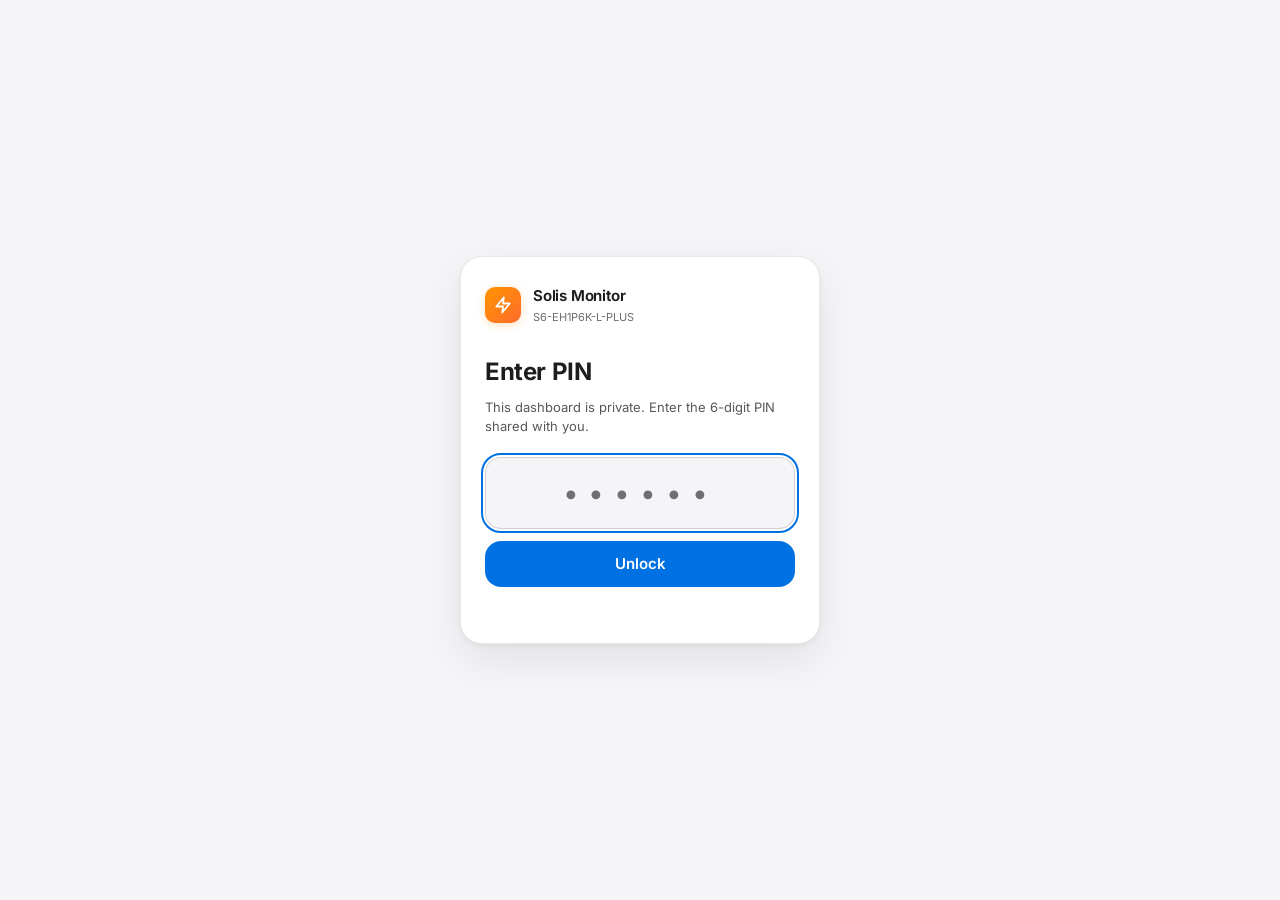
==== web/index.html @ edcc9832 "feat(web): PIN-gate the hosted site with Supabase Auth - supabase/auth_lockdown.sql: app_users allow" ====
<!DOCTYPE html>
<html lang="en">
<head>
    <meta charset="UTF-8">
    <meta name="viewport" content="width=device-width, initial-scale=1.0, viewport-fit=cover">
    <meta name="theme-color" content="#f5f5f7">
    <script>(function(){try{var s=localStorage.getItem("theme");var d=window.matchMedia&&window.matchMedia("(prefers-color-scheme: dark)").matches;document.documentElement.dataset.theme=s||(d?"dark":"light");}catch(e){}})();</script>
    <link rel="manifest" href="manifest.webmanifest">
    <link rel="apple-touch-icon" href="icons/apple-touch-icon.png">
    <meta name="apple-mobile-web-app-capable" content="yes">
    <meta name="apple-mobile-web-app-status-bar-style" content="default">
    <title>Dashboard — Solis Monitor</title>
    <link rel="stylesheet" href="css/style.css?v=20261115c">
</head>
<body>
    <svg xmlns="http://www.w3.org/2000/svg" style="display:none">
        <defs>
            <linearGradient id="socGrad" x1="0" y1="0" x2="1" y2="1">
                <stop offset="0%" stop-color="#34c759"/>
                <stop offset="100%" stop-color="#30b0c7"/>
            </linearGradient>
        </defs>
        <symbol id="i-grid" viewBox="0 0 24 24" fill="none" stroke="currentColor" stroke-width="2" stroke-linecap="round" stroke-linejoin="round">
            <rect x="3" y="3" width="7" height="7" rx="1.5"/>
            <rect x="14" y="3" width="7" height="7" rx="1.5"/>
            <rect x="3" y="14" width="7" height="7" rx="1.5"/>
            <rect x="14" y="14" width="7" height="7" rx="1.5"/>
        </symbol>
        <symbol id="i-chart" viewBox="0 0 24 24" fill="none" stroke="currentColor" stroke-width="2" stroke-linecap="round" stroke-linejoin="round">
            <line x1="18" y1="20" x2="18" y2="10"/>
            <line x1="12" y1="20" x2="12" y2="4"/>
            <line x1="6" y1="20" x2="6" y2="14"/>
        </symbol>
        <symbol id="i-gear" viewBox="0 0 24 24" fill="none" stroke="currentColor" stroke-width="2" stroke-linecap="round" stroke-linejoin="round">
            <circle cx="12" cy="12" r="3"/>
            <path d="M19.4 15a1.65 1.65 0 0 0 .33 1.82l.06.06a2 2 0 0 1 0 2.83 2 2 0 0 1-2.83 0l-.06-.06a1.65 1.65 0 0 0-1.82-.33 1.65 1.65 0 0 0-1 1.51V21a2 2 0 0 1-2 2 2 2 0 0 1-2-2v-.09A1.65 1.65 0 0 0 9 19.4a1.65 1.65 0 0 0-1.82.33l-.06.06a2 2 0 0 1-2.83 0 2 2 0 0 1 0-2.83l.06-.06a1.65 1.65 0 0 0 .33-1.82 1.65 1.65 0 0 0-1.51-1H3a2 2 0 0 1-2-2 2 2 0 0 1 2-2h.09A1.65 1.65 0 0 0 4.6 9a1.65 1.65 0 0 0-.33-1.82l-.06-.06a2 2 0 0 1 0-2.83 2 2 0 0 1 2.83 0l.06.06a1.65 1.65 0 0 0 1.82.33H9a1.65 1.65 0 0 0 1-1.51V3a2 2 0 0 1 2-2 2 2 0 0 1 2 2v.09a1.65 1.65 0 0 0 1 1.51 1.65 1.65 0 0 0 1.82-.33l.06-.06a2 2 0 0 1 2.83 0 2 2 0 0 1 0 2.83l-.06.06a1.65 1.65 0 0 0-.33 1.82V9a1.65 1.65 0 0 0 1.51 1H21a2 2 0 0 1 2 2 2 2 0 0 1-2 2h-.09a1.65 1.65 0 0 0-1.51 1z"/>
        </symbol>
        <symbol id="i-sun" viewBox="0 0 24 24" fill="none" stroke="currentColor" stroke-width="2" stroke-linecap="round" stroke-linejoin="round">
            <circle cx="12" cy="12" r="4"/>
            <line x1="12" y1="2" x2="12" y2="4"/>
            <line x1="12" y1="20" x2="12" y2="22"/>
            <line x1="4.93" y1="4.93" x2="6.34" y2="6.34"/>
            <line x1="17.66" y1="17.66" x2="19.07" y2="19.07"/>
            <line x1="2" y1="12" x2="4" y2="12"/>
            <line x1="20" y1="12" x2="22" y2="12"/>
            <line x1="4.93" y1="19.07" x2="6.34" y2="17.66"/>
            <line x1="17.66" y1="6.34" x2="19.07" y2="4.93"/>
        </symbol>
        <symbol id="i-battery" viewBox="0 0 24 24" fill="none" stroke="currentColor" stroke-width="2" stroke-linecap="round" stroke-linejoin="round">
            <rect x="1" y="7" width="18" height="10" rx="2"/>
            <line x1="23" y1="11" x2="23" y2="13"/>
            <line x1="5" y1="11" x2="5" y2="13"/>
            <line x1="9" y1="11" x2="9" y2="13"/>
            <line x1="13" y1="11" x2="13" y2="13"/>
        </symbol>
        <symbol id="i-zap" viewBox="0 0 24 24" fill="none" stroke="currentColor" stroke-width="2" stroke-linecap="round" stroke-linejoin="round">
            <polygon points="13 2 3 14 12 14 11 22 21 10 12 10 13 2"/>
        </symbol>
        <symbol id="i-home" viewBox="0 0 24 24" fill="none" stroke="currentColor" stroke-width="2" stroke-linecap="round" stroke-linejoin="round">
            <path d="M3 10.5 12 3l9 7.5"/>
            <path d="M5 9.5V21h14V9.5"/>
            <path d="M9 21v-6h6v6"/>
        </symbol>
        <symbol id="i-box" viewBox="0 0 24 24" fill="none" stroke="currentColor" stroke-width="2" stroke-linecap="round" stroke-linejoin="round">
            <rect x="3" y="3" width="18" height="18" rx="2"/>
            <line x1="3" y1="9" x2="21" y2="9"/>
            <line x1="9" y1="21" x2="9" y2="9"/>
        </symbol>
        <symbol id="i-clock" viewBox="0 0 24 24" fill="none" stroke="currentColor" stroke-width="2" stroke-linecap="round" stroke-linejoin="round">
            <circle cx="12" cy="12" r="9"/>
            <polyline points="12 7 12 12 15 14"/>
        </symbol>
        <symbol id="i-leaf" viewBox="0 0 24 24" fill="none" stroke="currentColor" stroke-width="2" stroke-linecap="round" stroke-linejoin="round">
            <path d="M11 20A7 7 0 0 1 4 13c0-6 6-9 16-9 0 10-3 16-9 16z"/>
            <path d="M4 20c3-4 7-7 13-9"/>
        </symbol>
    </svg>

    <div class="topbar-site">
        <div class="topbar-inner">
            <a href="index.html" class="brand">
                <div class="brand-logo">
                    <svg viewBox="0 0 24 24" fill="none" stroke="currentColor" stroke-width="2.4" stroke-linecap="round" stroke-linejoin="round"><polygon points="13 2 3 14 12 14 11 22 21 10 12 10 13 2"/></svg>
                </div>
                <div class="brand-text">
                    <strong>Solis Monitor</strong>
                    <span>S6-EH1P6K-L-PLUS</span>
                </div>
            </a>
            <nav class="site-nav">
                <a href="index.html" class="nav-link active">
                    <svg aria-hidden="true" focusable="false"><use href="#i-home"/></svg><span>Dashboard</span>
                </a>
                <a href="history.html" class="nav-link">
                    <svg aria-hidden="true" focusable="false"><use href="#i-chart"/></svg><span>History</span>
                </a>
                <a href="system.html" class="nav-link">
                    <svg aria-hidden="true" focusable="false"><use href="#i-gear"/></svg><span>System</span>
                </a>
            </nav>
            <div class="topbar-right">
                <span id="last-update" class="last-update" role="status" aria-live="polite">Last update: --</span>
            </div>
        </div>
    </div>

    <main class="main">
        <header class="page-header">
            <h1>Dashboard</h1>
            <p class="subtitle">Live energy overview</p>
        </header>

        <div id="status-banner" class="status-banner" role="status" aria-live="polite">
            <span class="status-pill pill-waiting">
                <span class="dot"></span> SYSTEM STATUS PENDING
            </span>
            <span id="grid-status-pill" class="status-pill pill-muted">
                <span class="dot"></span> GRID --
            </span>
        </div>
    <div id="alert-strip" class="alert-strip" role="status" aria-live="polite" hidden></div>

        <div class="cards">
            <section class="card" data-accent="solar">
                <header class="card-header">
                    <h2>Solar</h2>
                    <span class="card-icon sun-icon"><svg aria-hidden="true" focusable="false"><use href="#i-sun"/></svg></span>
                </header>
                <div class="card-main">
                    <div class="big-value">
                        <span id="solar-power">--</span>
                        <span class="big-unit">W</span>
                    </div>
                    <div class="big-label">PV Power</div>
                </div>
                <div class="card-grid">
                    <div class="mini"><span class="mini-label">PV1</span><div><span class="mini-value" id="pv1-voltage">--</span><span class="mini-unit">V</span></div></div>
                    <div class="mini"><span class="mini-label">PV1 Current</span><div><span class="mini-value" id="pv1-current">--</span><span class="mini-unit">A</span></div></div>
                    <div class="mini"><span class="mini-label">PV2</span><div><span class="mini-value" id="pv2-voltage">--</span><span class="mini-unit">V</span></div></div>
                    <div class="mini"><span class="mini-label">PV2 Current</span><div><span class="mini-value" id="pv2-current">--</span><span class="mini-unit">A</span></div></div>
                </div>
            </section>

            <section class="card" data-accent="battery">
                <header class="card-header">
                    <h2>Battery</h2>
                    <span class="card-icon batt-icon"><svg aria-hidden="true" focusable="false"><use href="#i-battery"/></svg></span>
                </header>
                <div class="soc-wrap">
                    <div class="soc-ring" id="soc-ring">
                        <svg viewBox="0 0 96 96">
                            <circle class="track" cx="48" cy="48" r="41" fill="none" stroke-width="9"/>
                            <circle class="fill" id="soc-ring-fill" cx="48" cy="48" r="41" fill="none" stroke-width="9"
                                stroke-dasharray="257.61" stroke-dashoffset="257.61"/>
                        </svg>
                        <span class="soc-ring-label" id="batt-soc">--</span>
                    </div>
                    <div class="soc-meta">
                        <div class="soc-meta-row"><span class="dot dot-waiting" id="soc-dot"></span> State of Charge</div>
                        <div class="soc-meta-row"><span>Voltage</span> <b id="batt-voltage-meta">--</b> V</div>
                        <div class="soc-meta-row"><span>Pack</span> <b id="batt-capacity">--</b> kWh</div>
                    </div>
                </div>
                <div class="card-grid">
                    <div class="mini"><span class="mini-label">Voltage</span><div><span class="mini-value" id="batt-voltage">--</span><span class="mini-unit">V</span></div></div>
                    <div class="mini"><span class="mini-label">Current</span><div><span class="mini-value" id="batt-current">--</span><span class="mini-unit">A</span></div></div>
                    <div class="mini"><span class="mini-label">Power</span><div><span class="mini-value" id="batt-power">--</span><span class="mini-unit">W</span></div></div>
                    <div class="mini"><span class="mini-label">Health</span><div><span class="mini-value" id="batt-soh">--</span><span class="mini-unit">%</span></div></div>
                </div>
                <div class="runtime">
                    <div class="runtime-head">
                        <span class="runtime-icon"><svg aria-hidden="true" focusable="false"><use href="#i-clock"/></svg></span>
                        <label class="runtime-label" for="runtime-load">Time left at</label>
                        <input id="runtime-load" class="runtime-input" type="number" inputmode="numeric"
                               min="0" step="10" placeholder="--" aria-label="Assumed consumption in watts">
                        <span class="runtime-unit">W</span>
                    </div>
                    <div class="runtime-value" id="batt-runtime">--</div>
                    <div class="runtime-note" id="batt-runtime-note"></div>
                </div>
            </section>

            <section class="card" data-accent="grid">
                <header class="card-header">
                    <h2>Grid</h2>
                    <span class="card-icon grid-icon"><svg aria-hidden="true" focusable="false"><use href="#i-grid"/></svg></span>
                </header>
                <div class="card-main">
                    <div class="big-value">
                        <span id="grid-power">--</span>
                        <span class="big-unit">W</span>
                    </div>
                    <div id="grid-status-text" class="big-label">Grid --</div>
                </div>
                <div class="card-grid">
                    <div class="mini"><span class="mini-label">Voltage</span><div><span class="mini-value" id="grid-voltage">--</span><span class="mini-unit">V</span></div></div>
                    <div class="mini"><span class="mini-label">Frequency</span><div><span class="mini-value" id="grid-frequency">--</span><span class="mini-unit">Hz</span></div></div>
                    <div class="mini"><span class="mini-label">Connection</span><div><span class="mini-value" id="grid-connection">--</span></div></div>
                </div>
            </section>

            <section class="card" data-accent="load">
                <header class="card-header">
                    <h2>Load</h2>
                    <span class="card-icon load-icon"><svg aria-hidden="true" focusable="false"><use href="#i-zap"/></svg></span>
                </header>
                <div class="card-main">
                    <div class="big-value">
                        <span id="load-power">--</span>
                        <span class="big-unit">W</span>
                    </div>
                    <div id="load-source" class="big-label">Total Load (House + Backup)</div>
                </div>
                <div class="card-grid">
                    <div class="mini"><span class="mini-label">House Load</span><div><span class="mini-value" id="house-load">--</span><span class="mini-unit">W</span></div></div>
                    <div class="mini"><span class="mini-label">Backup Load</span><div><span class="mini-value" id="backup-load">--</span><span class="mini-unit">W</span></div></div>
                </div>
            </section>

            <section class="card" data-accent="control" id="sonoff-card" hidden>
                <header class="card-header">
                    <h2>Grid Control</h2>
                    <span class="card-icon control-icon"><svg aria-hidden="true" focusable="false"><use href="#i-zap"/></svg></span>
                </header>
                <div class="sonoff-main">
                    <button id="sonoff-btn" class="sonoff-btn" type="button" aria-pressed="false"
                            aria-label="Toggle grid-control relay">
                        <span class="sonoff-dot" aria-hidden="true"></span>
                        <span id="sonoff-label">--</span>
                    </button>
                    <div class="sonoff-meta">
                        <div class="sonoff-row"><span>Battery SOC</span><b id="sonoff-soc">--</b></div>
                    </div>
                </div>
                <form class="sonoff-rule-form" id="sonoff-rule-form" autocomplete="off">
                    <div class="sonoff-rule-fields">
                        <label for="sonoff-on-soc">ON when SOC &le; <input id="sonoff-on-soc" type="number" min="0" max="100" step="1" inputmode="numeric"> %</label>
                        <label for="sonoff-off-soc">OFF when SOC &ge; <input id="sonoff-off-soc" type="number" min="0" max="100" step="1" inputmode="numeric"> %</label>
                    </div>
                    <button type="submit" class="sonoff-save" id="sonoff-save">Save</button>
                    <span class="sonoff-save-msg" id="sonoff-save-msg" role="status"></span>
                </form>
                <div class="sonoff-foot">
                    <label class="sonoff-auto" for="sonoff-auto-input">
                        <input type="checkbox" id="sonoff-auto-input" checked>
                        <span class="sonoff-auto-track" aria-hidden="true"></span>
                        <span>Rule</span>
                    </label>
                    <span class="sonoff-last" id="sonoff-last">--</span>
                </div>
            </section>
        </div>

        <section class="panel">
            <header class="panel-header">
                <h2>Energy Flow</h2>
                <span class="panel-note">Direction shown when power data is available</span>
            </header>
            <div class="flow-clip">
            <div class="flow">
                <div class="flow-row">
                    <div class="flow-node" id="flow-solar">
                        <div class="flow-node-icon"><svg aria-hidden="true" focusable="false"><use href="#i-sun"/></svg></div>
                        <div class="flow-node-name">SOLAR</div>
                        <div class="flow-node-value" id="flow-solar-w">-- W</div>
                    </div>
                </div>
                <div class="flow-row flow-vertical-conn">
                    <div class="flow-arrow-col" id="flow-solar-inv">
                        <div class="flow-arrow down">
                            <span class="link-line"></span>
                            <span class="link-head"></span>
                            <span class="link-comet"></span>
                        </div>
                    </div>
                </div>
                <div class="flow-row flow-hub-row">
                    <div class="flow-side">
                    <div class="flow-node" id="flow-battery">
                        <div class="flow-node-icon"><svg aria-hidden="true" focusable="false"><use href="#i-battery"/></svg></div>
                        <div class="flow-node-name">BATTERY</div>
                        <div class="flow-node-value" id="flow-batt-w">-- W</div>
                        <div class="flow-node-soc" id="flow-batt-soc">--</div>
                        <div class="flow-node-time" id="flow-batt-time">--</div>
                    </div>
                        <div class="flow-arrow-side" id="flow-batt-inv">
                            <div class="flow-arrow right">
                                <span class="link-line"></span>
                                <span class="link-head"></span>
                                <span class="link-comet"></span>
                            </div>
                        </div>
                    </div>
                    <div class="flow-node inverter-node" id="flow-inverter">
                        <div class="flow-node-icon"><svg aria-hidden="true" focusable="false"><use href="#i-box"/></svg></div>
                        <div class="flow-node-name">INVERTER</div>
                        <div class="flow-node-sub">solar hub</div>
                        <div class="flow-node-value" id="flow-inv-w"></div>
                    </div>
                    <div class="flow-side">
                        <div class="flow-arrow-side" id="flow-inv-load">
                            <div class="flow-arrow right">
                                <span class="link-line"></span>
                                <span class="link-head"></span>
                                <span class="link-comet"></span>
                            </div>
                        </div>
                        <div class="flow-node" id="flow-load">
                            <div class="flow-node-icon"><svg aria-hidden="true" focusable="false"><use href="#i-zap"/></svg></div>
                            <div class="flow-node-name">LOAD</div>
                            <div class="flow-node-value" id="flow-load-w">-- W</div>
                        </div>
                    </div>
                </div>
                <div class="flow-row flow-vertical-conn">
                    <div class="flow-arrow-col" id="flow-inv-grid">
                        <div class="flow-arrow up line">
                            <span class="link-line"></span>
                            <span class="link-head"></span>
                            <span class="link-comet"></span>
                        </div>
                    </div>
                </div>
                <div class="flow-row">
                    <div class="flow-node" id="flow-grid">
                        <div class="flow-node-icon"><svg aria-hidden="true" focusable="false"><use href="#i-grid"/></svg></div>
                        <div class="flow-node-name">GRID</div>
                        <div class="flow-node-value" id="flow-grid-w">-- W</div>
                    </div>
                </div>
            </div>
            </div>
        </section>

        <section class="panel">
            <header class="panel-header">
                <h2>Energy Statistics</h2>
                <span class="panel-note">Integrated from recorded readings</span>
            </header>

            <div class="stat-group"><span class="stat-group-label">Today</span></div>
            <div class="stat-grid">
                <div class="stat stat-solar">
                    <span class="stat-icon"><svg aria-hidden="true" focusable="false"><use href="#i-sun"/></svg></span>
                    <span class="stat-label">Solar Generated</span>
                    <div><span class="stat-value" id="stat-today-solar">--</span> <span class="stat-unit">kWh</span></div>
                </div>
                <div class="stat stat-load">
                    <span class="stat-icon"><svg aria-hidden="true" focusable="false"><use href="#i-zap"/></svg></span>
                    <span class="stat-label">Consumption</span>
                    <div><span class="stat-value" id="stat-today-consumption">--</span> <span class="stat-unit">kWh</span></div>
                </div>
                <div class="stat stat-battery">
                    <span class="stat-icon"><svg aria-hidden="true" focusable="false"><use href="#i-battery"/></svg></span>
                    <span class="stat-label">Battery Charged</span>
                    <div><span class="stat-value" id="stat-today-batt-charge">--</span> <span class="stat-unit">kWh</span></div>
                </div>
                <div class="stat stat-battery">
                    <span class="stat-icon"><svg aria-hidden="true" focusable="false"><use href="#i-battery"/></svg></span>
                    <span class="stat-label">Battery Discharged</span>
                    <div><span class="stat-value" id="stat-today-batt-discharge">--</span> <span class="stat-unit">kWh</span></div>
                </div>
                <div class="stat stat-gride">
                    <span class="stat-icon"><svg aria-hidden="true" focusable="false"><use href="#i-grid"/></svg></span>
                    <span class="stat-label">Grid Import</span>
                    <div><span class="stat-value" id="stat-grid-import">--</span> <span class="stat-unit">kWh</span></div>
                </div>
                <div class="stat stat-gride">
                    <span class="stat-icon"><svg aria-hidden="true" focusable="false"><use href="#i-grid"/></svg></span>
                    <span class="stat-label">Grid Export</span>
                    <div><span class="stat-value" id="stat-grid-export">--</span> <span class="stat-unit">kWh</span></div>
                </div>
            </div>

            <div class="stat-group">
                <span class="stat-group-label">Lifetime</span>
                <span class="stat-group-note" id="life-since"></span>
            </div>
            <div class="stat-grid">
                <div class="stat stat-solar">
                    <span class="stat-icon"><svg aria-hidden="true" focusable="false"><use href="#i-sun"/></svg></span>
                    <span class="stat-label">Solar Generated</span>
                    <div><span class="stat-value" id="stat-life-solar">--</span> <span class="stat-unit">kWh</span></div>
                </div>
                <div class="stat stat-load">
                    <span class="stat-icon"><svg aria-hidden="true" focusable="false"><use href="#i-zap"/></svg></span>
                    <span class="stat-label">Consumption</span>
                    <div><span class="stat-value" id="stat-life-consumption">--</span> <span class="stat-unit">kWh</span></div>
                </div>
                <div class="stat stat-battery">
                    <span class="stat-icon"><svg aria-hidden="true" focusable="false"><use href="#i-battery"/></svg></span>
                    <span class="stat-label">Battery Charged</span>
                    <div><span class="stat-value" id="stat-life-batt-charge">--</span> <span class="stat-unit">kWh</span></div>
                </div>
                <div class="stat stat-battery">
                    <span class="stat-icon"><svg aria-hidden="true" focusable="false"><use href="#i-battery"/></svg></span>
                    <span class="stat-label">Battery Discharged</span>
                    <div><span class="stat-value" id="stat-life-batt-discharge">--</span> <span class="stat-unit">kWh</span></div>
                </div>
                <div class="stat stat-co2">
                    <span class="stat-icon"><svg aria-hidden="true" focusable="false"><use href="#i-leaf"/></svg></span>
                    <span class="stat-label">CO₂ Avoided</span>
                    <div><span class="stat-value" id="stat-co2">--</span> <span class="stat-unit" id="stat-co2-unit">kg</span></div>
                    <span class="stat-sub" id="stat-co2-sub"></span>
                </div>
                <div class="stat stat-neutral">
                    <span class="stat-icon"><svg aria-hidden="true" focusable="false"><use href="#i-clock"/></svg></span>
                    <span class="stat-label">Recording Since</span>
                    <div><span class="stat-value" id="stat-life-since">--</span></div>
                </div>
            </div>
        </section>
    </main>

    <nav class="tab-bar">
        <a href="index.html" class="tab-link active" aria-label="Dashboard"><svg aria-hidden="true" focusable="false"><use href="#i-home"/></svg><span>Dashboard</span></a>
        <a href="history.html" class="tab-link" aria-label="History"><svg aria-hidden="true" focusable="false"><use href="#i-chart"/></svg><span>History</span></a>
        <a href="system.html" class="tab-link" aria-label="System"><svg aria-hidden="true" focusable="false"><use href="#i-gear"/></svg><span>System</span></a>
    </nav>

<script src="config.js?v=20261115c"></script>
<script src="js/auth.js?v=20261115c"></script>
<script src="js/common.js?v=20261115c"></script>
<script src="js/dashboard.js?v=20261115c"></script>
</body>
</html>
---- web/css/style.css ----
/* ============================================================
   Solis Monitor — Apple-inspired design system
   Light, minimal, typography-first. SF Pro / Inter typeface.
   ============================================================ */

@font-face {
    font-family: 'Inter';
    font-style: normal;
    font-weight: 100 900;
    font-display: swap;
    src: url('../fonts/inter.woff2') format('woff2');
}

/* ============================================================
   Design tokens
   ============================================================ */
:root {
    color-scheme: light;
    /* Surfaces */
    --bg: #f5f5f7;
    --bg-elevated: #ffffff;
    --surface: #ffffff;
    --surface-muted: #f5f5f7;
    --surface-pressed: #ebebed;
    /* Theme-aware extras */
    --track: rgba(0, 0, 0, 0.06);
    --hover-overlay: rgba(0, 0, 0, 0.045);
    --scrollbar: rgba(0, 0, 0, 0.18);
    --scrollbar-hover: rgba(0, 0, 0, 0.30);
    --selection: rgba(0, 113, 227, 0.15);
    --topbar-bg: rgba(245, 245, 247, 0.82);
    --tabbar-bg: rgba(255, 255, 255, 0.92);
    --icon-bg: #ffffff;

    /* Hairlines & shadows (soft, restrained) */
    --hairline: rgba(0, 0, 0, 0.08);
    --hairline-strong: rgba(0, 0, 0, 0.14);
    --shadow-xs: 0 1px 2px rgba(0, 0, 0, 0.03);
    --shadow-sm: 0 1px 2px rgba(0, 0, 0, 0.04), 0 6px 20px rgba(0, 0, 0, 0.05);
    --shadow-md: 0 2px 4px rgba(0, 0, 0, 0.05), 0 16px 40px rgba(0, 0, 0, 0.08);

    /* Text (Apple grays) */
    --text: #1d1d1f;
    --text-secondary: #58585c;
    --text-tertiary: #6e6e73;
    --text-on-accent: #ffffff;

    /* Accents (Apple system colors) */
    --tint: #0071e3;
    --solar: #ff9500;
    --battery: #34c759;
    --grid: #0071e3;
    --load: #af52de;
    --teal: #30b0c7;
    --danger: #ff3b30;
    --warning: #ff9f0a;

    /* Geometry */
    --radius-sm: 10px;
    --radius-md: 16px;
    --radius-lg: 22px;
    --radius-pill: 999px;

    /* Motion — buttery, smooth */
    --ease: cubic-bezier(0.25, 0.1, 0.25, 1);
    --spring: cubic-bezier(0.34, 1.3, 0.4, 1);
    --butter: cubic-bezier(0.22, 1, 0.36, 1);
    --hover-shadow: 0 8px 30px rgba(0, 0, 0, 0.08), 0 2px 6px rgba(0, 0, 0, 0.04);

    /* Type */
    --font: -apple-system, BlinkMacSystemFont, "SF Pro Display", "SF Pro Text",
        "Inter", "Segoe UI", Roboto, system-ui, sans-serif;
    --font-nums: -apple-system, BlinkMacSystemFont, "SF Pro Display", "SF Pro Text",
        "Inter", "Segoe UI", Roboto, system-ui, sans-serif;
}

/* ============================================================
   Dark theme (resolved by an inline script into data-theme)
   ============================================================ */
:root[data-theme="dark"] {
    color-scheme: dark;
    --bg: #0b0b0d;
    --bg-elevated: #1c1c1e;
    --surface: #1c1c1e;
    --surface-muted: #232326;
    --surface-pressed: #2c2c2e;
    --track: rgba(255, 255, 255, 0.12);
    --hover-overlay: rgba(255, 255, 255, 0.07);
    --scrollbar: rgba(255, 255, 255, 0.22);
    --scrollbar-hover: rgba(255, 255, 255, 0.34);
    --selection: rgba(10, 132, 255, 0.35);
    --topbar-bg: rgba(15, 15, 17, 0.72);
    --tabbar-bg: rgba(28, 28, 30, 0.94);
    --icon-bg: #2c2c2e;
    --hairline: rgba(255, 255, 255, 0.10);
    --hairline-strong: rgba(255, 255, 255, 0.20);
    --shadow-xs: 0 1px 2px rgba(0, 0, 0, 0.5);
    --shadow-sm: 0 1px 2px rgba(0, 0, 0, 0.5), 0 6px 20px rgba(0, 0, 0, 0.45);
    --shadow-md: 0 2px 4px rgba(0, 0, 0, 0.5), 0 16px 40px rgba(0, 0, 0, 0.55);
    --hover-shadow: 0 8px 30px rgba(0, 0, 0, 0.55), 0 2px 6px rgba(0, 0, 0, 0.4);
    --text: #f5f5f7;
    --text-secondary: #b8b8bd;
    --text-tertiary: #9a9aa0;
    --text-on-accent: #ffffff;
    --tint: #0a84ff;
    --solar: #ffa53a;
    --battery: #3ddc84;
    --grid: #4aa3ff;
    --load: #c77dff;
    --teal: #4cd0e0;
    --danger: #ff5a52;
    --warning: #ffc44d;
}

* { margin: 0; padding: 0; box-sizing: border-box; }
[hidden] { display: none !important; }

html { -webkit-font-smoothing: antialiased; -moz-osx-font-smoothing: grayscale; }

body {
    font-family: var(--font);
    background: var(--bg);
    color: var(--text);
    font-size: 15px;
    line-height: 1.5;
    min-height: 100vh;
    overflow-x: hidden;
}

::selection { background: var(--selection); }

::-webkit-scrollbar { width: 10px; height: 10px; }
::-webkit-scrollbar-track { background: transparent; }
::-webkit-scrollbar-thumb {
    background: var(--scrollbar);
    border-radius: 999px;
    border: 3px solid var(--bg);
}
::-webkit-scrollbar-thumb:hover { background: var(--scrollbar-hover); }

/* Legacy decorative layers removed — clean flat background */
.aurora, .grain { display: none; }

/* ============================================================
   Top bar
   ============================================================ */
.topbar-site {
    position: sticky;
    top: 0;
    z-index: 40;
    background: var(--topbar-bg);
    -webkit-backdrop-filter: saturate(180%) blur(20px);
    backdrop-filter: saturate(180%) blur(20px);
    border-bottom: 1px solid var(--hairline);
}

.topbar-inner {
    max-width: 1180px;
    margin: 0 auto;
    padding: 0 28px;
    height: 60px;
    display: flex;
    align-items: center;
    justify-content: space-between;
    gap: 24px;
}

.brand {
    display: flex;
    align-items: center;
    gap: 11px;
    text-decoration: none;
    color: var(--text);
}
.brand-logo {
    width: 32px;
    height: 32px;
    border-radius: 9px;
    display: flex;
    align-items: center;
    justify-content: center;
    background: linear-gradient(135deg, var(--solar), #ff6b2c);
    color: #fff;
    box-shadow: 0 2px 8px rgba(255, 149, 0, 0.25);
    flex-shrink: 0;
    transition: box-shadow 0.4s var(--ease);
}
@media (hover: hover) and (pointer: fine) {
    .brand:hover .brand-logo { box-shadow: 0 4px 14px rgba(255, 149, 0, 0.35); }
}
.brand-logo svg { width: 18px; height: 18px; }
.brand-text { display: flex; flex-direction: column; line-height: 1.2; }
.brand-text strong { font-size: 15px; font-weight: 650; letter-spacing: -0.2px; }
.brand-text span { font-size: 11px; color: var(--text-tertiary); }

.site-nav { display: flex; align-items: center; gap: 4px; }

.nav-link {
    display: inline-flex;
    align-items: center;
    gap: 8px;
    padding: 8px 14px;
    border-radius: var(--radius-pill);
    color: var(--text-secondary);
    text-decoration: none;
    font-size: 14px;
    font-weight: 500;
    position: relative;
    transition: background 0.3s var(--ease), color 0.3s var(--ease);
}
.nav-link svg { width: 16px; height: 16px; }
@media (hover: hover) and (pointer: fine) {
    .nav-link:hover { background: var(--hover-overlay); color: var(--text); }
}
.nav-link.active { background: var(--hover-overlay); color: var(--text); font-weight: 600; }

.topbar-right { display: flex; align-items: center; gap: 12px; }

/* ============================================================
   Layout
   ============================================================ */
.main {
    max-width: 1180px;
    margin: 0 auto;
    padding: 40px 28px 80px;
}

/* ============================================================
   Page header
   ============================================================ */
.page-header {
    margin-bottom: 32px;
}
.page-header h1 {
    font-size: 34px;
    font-weight: 700;
    letter-spacing: -0.022em;
    line-height: 1.15;
}
.page-header .subtitle {
    margin-top: 6px;
    font-size: 15px;
    color: var(--text-secondary);
}
.page-header-row {
    display: flex;
    align-items: flex-end;
    justify-content: space-between;
    gap: 20px;
    flex-wrap: wrap;
}

.last-update {
    font-size: 13px;
    color: var(--text-tertiary);
    font-variant-numeric: tabular-nums;
    white-space: nowrap;
}
.last-update.age-warn { color: var(--warning); }
.last-update.age-stale { color: var(--danger); }

.demo-badge {
    display: inline-block;
    margin-left: 8px;
    padding: 3px 8px;
    border-radius: var(--radius-pill);
    background: rgba(255, 149, 0, 0.15);
    color: #9a5a00;
    font-size: 11px;
    font-weight: 700;
    letter-spacing: 0.04em;
}

/* Theme toggle button (added to the topbar by setupTheme) */
.theme-toggle {
    width: 34px; height: 34px;
    margin-left: 10px;
    flex: 0 0 auto;
    border-radius: 50%;
    border: 1px solid var(--hairline);
    background: var(--surface-muted);
    color: var(--text-secondary);
    display: inline-flex;
    align-items: center;
    justify-content: center;
    cursor: pointer;
    transition: background 0.3s var(--butter), color 0.3s var(--ease);
}
.theme-toggle svg { width: 17px; height: 17px; }
@media (hover: hover) and (pointer: fine) {
    .theme-toggle:hover { color: var(--text); background: var(--surface-pressed); }
}
:root[data-theme="dark"] .demo-badge { background: rgba(255, 159, 10, 0.22); color: #ffd08a; }

/* ============================================================
   Status pills
   ============================================================ */
.status-banner {
    display: flex;
    align-items: center;
    gap: 8px;
    flex-wrap: wrap;
    margin-bottom: 28px;
}

.status-pill {
    display: inline-flex;
    align-items: center;
    gap: 8px;
    font-size: 12px;
    font-weight: 600;
    padding: 7px 14px;
    border-radius: var(--radius-pill);
    background: var(--surface);
    border: 1px solid var(--hairline);
    box-shadow: var(--shadow-xs);
    color: var(--text-secondary);
    transition: box-shadow 0.35s var(--ease), background 0.3s var(--ease);
}
@media (hover: hover) and (pointer: fine) {
    .status-pill:hover { box-shadow: var(--hover-shadow); background: var(--surface); }
}
.pill-ok { color: #1f9d45; border-color: rgba(52, 199, 89, 0.3); background: rgba(52, 199, 89, 0.08); }
.pill-warn { color: #b25000; border-color: rgba(255, 159, 10, 0.35); background: rgba(255, 159, 10, 0.08); }
.pill-error { color: #d70015; border-color: rgba(255, 59, 48, 0.35); background: rgba(255, 59, 48, 0.08); }
.pill-muted, .pill-waiting { color: var(--text-secondary); }

.dot {
    width: 8px; height: 8px;
    border-radius: 50%;
    display: inline-block;
    flex-shrink: 0;
}
.dot-ok { background: var(--battery); }
.dot-warn { background: var(--warning); }
.dot-error { background: var(--danger); }
.dot-waiting { background: var(--text-tertiary); animation: pulse 1.6s ease-in-out infinite; }

@keyframes pulse {
    0%, 100% { opacity: 0.35; }
    50% { opacity: 1; }
}

/* ============================================================
   Metric cards
   ============================================================ */
.cards {
    display: grid;
    grid-template-columns: repeat(auto-fit, minmax(250px, 1fr));
    gap: 16px;
    margin-bottom: 28px;
}

.card {
    background: var(--surface);
    border: 1px solid var(--hairline);
    border-radius: var(--radius-lg);
    padding: 24px;
    box-shadow: var(--shadow-sm);
    position: relative;
    transition: box-shadow 0.25s var(--ease), border-color 0.25s var(--ease),
        background 0.25s var(--ease);
}
@media (hover: hover) and (pointer: fine) {
    .card:hover {
        box-shadow: var(--shadow-md);
        border-color: var(--hairline-strong);
        background: var(--surface);
    }
}

.card-header {
    display: flex;
    align-items: center;
    justify-content: space-between;
    gap: 12px;
    margin-bottom: 20px;
}
.card-header h2 {
    font-size: 13px;
    font-weight: 600;
    color: var(--text-secondary);
    letter-spacing: 0.02em;
    transition: color 0.25s var(--ease);
}
@media (hover: hover) and (pointer: fine) {
    .card:hover .card-header h2 { color: var(--text); }
}

.card-icon {
    width: 34px;
    height: 34px;
    border-radius: 10px;
    display: flex;
    align-items: center;
    justify-content: center;
    background: var(--surface-muted);
    border: 1px solid var(--hairline);
    transition: background 0.25s var(--ease), border-color 0.25s var(--ease);
}
.card-icon svg { width: 18px; height: 18px; }
@media (hover: hover) and (pointer: fine) {
    .card:hover .card-icon {
        background: var(--surface-pressed);
        border-color: var(--hairline-strong);
    }
}
.sun-icon  { color: var(--solar); }
.batt-icon { color: var(--battery); }
.grid-icon { color: var(--grid); }
.load-icon { color: var(--load); }

.card-main { margin-bottom: 20px; }

.big-value {
    font-family: var(--font-nums);
    font-size: 48px;
    font-weight: 700;
    letter-spacing: -0.025em;
    font-variant-numeric: tabular-nums;
    line-height: 1.05;
    display: flex;
    align-items: baseline;
    gap: 4px;
}
.card[data-accent="solar"] .big-value > span:first-child { color: #c96f00; }
.card[data-accent="battery"] .big-value > span:first-child { color: #1f9d45; }
.card[data-accent="grid"] .big-value > span:first-child { color: var(--grid); }
.card[data-accent="load"] .big-value > span:first-child { color: var(--load); }

.big-unit { font-size: 18px; color: var(--text-tertiary); font-weight: 500; margin-left: 3px; }
.big-label {
    font-size: 13px;
    color: var(--text-tertiary);
    margin-top: 6px;
    font-weight: 500;
}

.card-grid {
    display: grid;
    grid-template-columns: repeat(2, 1fr);
    gap: 14px;
    border-top: 1px solid var(--hairline);
    padding-top: 18px;
}
.mini { display: flex; flex-direction: column; gap: 1px; }
.mini-label { font-size: 12px; color: var(--text-tertiary); font-weight: 500; }
.mini-value {
    font-family: var(--font-nums);
    font-size: 20px;
    font-weight: 600;
    font-variant-numeric: tabular-nums;
    letter-spacing: -0.01em;
}
.mini-unit { font-size: 12px; color: var(--text-tertiary); margin-left: 3px; }

/* ---- Grid-control relay card ---- */
.control-icon { color: var(--grid); }

.sonoff-main {
    display: flex;
    flex-wrap: wrap;
    align-items: stretch;
    gap: 14px;
    margin-bottom: 14px;
}

.sonoff-btn {
    flex: 1 1 104px;
    min-width: 96px;
    display: flex;
    flex-direction: column;
    align-items: center;
    justify-content: center;
    gap: 10px;
    padding: 16px 10px;
    border-radius: var(--radius-md);
    border: 1px solid var(--hairline-strong);
    background: var(--surface-muted);
    color: var(--text-secondary);
    font: inherit;
    font-size: 12px;
    font-weight: 700;
    letter-spacing: 0.08em;
    cursor: pointer;
    transition: background 0.2s var(--ease), border-color 0.2s var(--ease),
        color 0.2s var(--ease), transform 0.1s var(--ease);
}
.sonoff-btn:active { transform: scale(0.98); }
.sonoff-btn:disabled { opacity: 0.5; cursor: not-allowed; }
.sonoff-btn:focus-visible { outline: 2px solid var(--grid); outline-offset: 2px; }

.sonoff-dot {
    width: 26px;
    height: 26px;
    border-radius: 50%;
    background: var(--text-tertiary);
    transition: background 0.2s var(--ease), box-shadow 0.2s var(--ease);
}
.sonoff-btn[aria-pressed="true"] {
    background: rgba(52, 199, 89, 0.12);
    border-color: rgba(52, 199, 89, 0.45);
    color: #1f9d45;
}
.sonoff-btn[aria-pressed="true"] .sonoff-dot {
    background: var(--battery);
    box-shadow: 0 0 0 7px rgba(52, 199, 89, 0.16);
}
.sonoff-btn[data-unknown="true"] {
    background: var(--surface-muted);
    border-color: var(--hairline);
    color: var(--text-tertiary);
}
.sonoff-btn[data-unknown="true"] .sonoff-dot { background: var(--text-tertiary); box-shadow: none; }

.sonoff-meta {
    display: flex;
    flex: 2 1 150px;
    min-width: 150px;
    flex-direction: column;
    justify-content: center;
    gap: 9px;
}
.sonoff-row {
    display: flex;
    flex-wrap: wrap;
    justify-content: space-between;
    align-items: baseline;
    gap: 6px 10px;
    font-size: 12px;
    color: var(--text-tertiary);
}
.sonoff-row b {
    color: var(--text);
    font-weight: 600;
    min-width: 0;
    overflow-wrap: anywhere;
    text-align: right;
    font-variant-numeric: tabular-nums;
}

.sonoff-rule-form {
    display: flex;
    flex-wrap: wrap;
    align-items: center;
    gap: 8px 10px;
    margin-top: 12px;
    padding-top: 12px;
    border-top: 1px solid var(--hairline);
}
.sonoff-rule-fields {
    display: flex;
    flex: 1 1 190px;
    flex-wrap: wrap;
    gap: 8px 12px;
    min-width: 0;
}
.sonoff-rule-fields label {
    display: flex;
    align-items: center;
    gap: 6px;
    font-size: 12px;
    color: var(--text-tertiary);
    white-space: nowrap;
}
.sonoff-rule-fields input {
    width: 58px;
    padding: 7px 8px;
    border-radius: 8px;
    border: 1px solid var(--hairline-strong);
    background: var(--surface-muted);
    color: var(--text);
    font: inherit;
    font-size: 12px;
    font-variant-numeric: tabular-nums;
}
.sonoff-rule-fields input:focus {
    outline: 2px solid var(--grid);
    outline-offset: 1px;
}
.sonoff-save {
    flex: 0 0 auto;
    margin-left: auto;
    padding: 8px 14px;
    border: 0;
    border-radius: 8px;
    background: var(--grid);
    color: #fff;
    font: inherit;
    font-size: 12px;
    font-weight: 600;
    cursor: pointer;
}
.sonoff-save:disabled { opacity: 0.5; cursor: not-allowed; }
.sonoff-save-msg {
    flex: 1 1 100%;
    min-height: 1em;
    font-size: 11px;
    color: var(--text-tertiary);
}
.sonoff-save-msg[data-error="true"] { color: var(--danger); }
.sonoff-save-msg[data-ok="true"] { color: var(--battery); }

.sonoff-foot {
    display: flex;
    flex-wrap: wrap;
    align-items: center;
    justify-content: space-between;
    gap: 10px 12px;
    border-top: 1px solid var(--hairline);
    padding-top: 14px;
    margin-top: 14px;
}
.sonoff-auto {
    position: relative;
    display: inline-flex;
    align-items: center;
    gap: 8px;
    font-size: 12px;
    color: var(--text-tertiary);
    cursor: pointer;
    user-select: none;
}
.sonoff-auto input {
    position: absolute;
    opacity: 0;
    width: 1px;
    height: 1px;
}
.sonoff-auto-track {
    position: relative;
    width: 34px;
    height: 20px;
    flex: 0 0 34px;
    border-radius: var(--radius-pill);
    background: var(--track);
    border: 1px solid var(--hairline-strong);
    transition: background 0.2s var(--ease), border-color 0.2s var(--ease);
}
.sonoff-auto-track::after {
    content: "";
    position: absolute;
    top: 2px;
    left: 2px;
    width: 14px;
    height: 14px;
    border-radius: 50%;
    background: var(--text-secondary);
    transition: transform 0.2s var(--ease), background 0.2s var(--ease);
}
.sonoff-auto input:checked + .sonoff-auto-track {
    background: rgba(52, 199, 89, 0.2);
    border-color: rgba(52, 199, 89, 0.45);
}
.sonoff-auto input:checked + .sonoff-auto-track::after {
    transform: translateX(14px);
    background: var(--battery);
}
.sonoff-auto input:focus-visible + .sonoff-auto-track {
    outline: 2px solid var(--grid);
    outline-offset: 2px;
}
.sonoff-last { font-size: 12px; color: var(--text-tertiary); text-align: right; }

@media (min-width: 700px) {
    #sonoff-card { grid-column: span 2; }
}

@media (max-width: 480px) {
    .sonoff-row { font-size: 11px; }
    .sonoff-rule-fields label { white-space: normal; }
}

.value-flash { animation: valuePop 0.35s var(--ease); }
@keyframes valuePop {
    0% { transform: scale(1.04); color: var(--tint); }
    100% { transform: scale(1); }
}

/* ============================================================
   SOC ring
   ============================================================ */
.soc-wrap {
    display: flex;
    align-items: center;
    gap: 22px;
    margin-bottom: 20px;
}
.soc-ring {
    width: 96px;
    height: 96px;
    border-radius: 50%;
    position: relative;
    flex-shrink: 0;
    display: flex;
    align-items: center;
    justify-content: center;
    transition: transform 0.5s var(--butter);
}
.soc-ring:hover { transform: scale(1.05); }
.soc-ring svg { transform: rotate(-90deg); width: 96px; height: 96px; }
.soc-ring .track { stroke: var(--track); }
.soc-ring .fill {
    stroke: url(#socGrad);
    stroke-linecap: round;
    transition: stroke-dashoffset 0.7s var(--ease);
}
.soc-ring-label {
    position: absolute;
    font-family: var(--font-nums);
    font-weight: 700;
    font-size: 21px;
    color: var(--text);
    letter-spacing: -0.02em;
}
.soc-meta { display: flex; flex-direction: column; gap: 9px; }
.soc-meta-row { display: flex; align-items: center; gap: 9px; font-size: 14px; color: var(--text-secondary); }
.soc-meta-row b { color: var(--text); font-weight: 600; font-variant-numeric: tabular-nums; }

/* ============================================================
   Battery runtime estimate
   ============================================================ */
.runtime {
    margin-top: 18px;
    padding-top: 16px;
    border-top: 1px solid var(--hairline);
}
.runtime-head {
    display: flex;
    align-items: center;
    gap: 8px;
    font-size: 13px;
    color: var(--text-tertiary);
}
.runtime-icon { display: inline-flex; width: 15px; height: 15px; color: var(--battery); }
.runtime-icon svg { width: 15px; height: 15px; }
.runtime-label { font-weight: 500; }
.runtime-input {
    width: 70px;
    padding: 3px 7px;
    font: inherit;
    font-weight: 600;
    font-variant-numeric: tabular-nums;
    color: var(--text);
    background: var(--track);
    border: 1px solid var(--hairline-strong);
    border-radius: 7px;
    text-align: right;
}
.runtime-input:focus-visible { outline: 2px solid var(--tint); outline-offset: 1px; }
.runtime-unit { font-weight: 500; }
.runtime-value {
    font-family: var(--font-nums);
    font-size: 26px;
    font-weight: 700;
    letter-spacing: -0.02em;
    margin-top: 5px;
    color: var(--text);
    font-variant-numeric: tabular-nums;
}
.runtime-note { font-size: 11px; color: var(--text-tertiary); margin-top: 2px; }

/* ============================================================
   Panels (flow, stats, tables)
   ============================================================ */
.panel {
    background: var(--surface);
    border: 1px solid var(--hairline);
    border-radius: var(--radius-lg);
    padding: 28px;
    box-shadow: var(--shadow-xs);
    margin-bottom: 20px;
    transition: box-shadow 0.35s var(--ease), border-color 0.35s var(--ease);
}
@media (hover: hover) and (pointer: fine) {
    .panel:hover {
        box-shadow: var(--hover-shadow);
        border-color: var(--hairline-strong);
    }
}
.panel-header {
    display: flex;
    align-items: center;
    justify-content: space-between;
    gap: 12px;
    margin-bottom: 22px;
}
.panel-header h2 { font-size: 15px; font-weight: 600; letter-spacing: -0.01em; }
.panel-note { font-size: 13px; color: var(--text-tertiary); }

/* ============================================================
   Energy flow
   The hub row is a 3-column grid with EQUAL side columns, so the
   inverter is always dead-centre and the Solar / Grid connectors
   above and below line up with it. Connectors stretch to fill the
   gap between their node and the hub.
   ============================================================ */
.flow-clip {
    width: 100%;
    overflow: visible;
}
.flow {
    width: 100%;
    max-width: 760px;
    margin: 0 auto;
    display: flex;
    flex-direction: column;
    align-items: center;
    gap: 0;
    padding: 8px 0 22px;
}

.flow-row { display: flex; align-items: center; justify-content: center; }
.flow-hub-row {
    display: grid;
    grid-template-columns: 1fr auto 1fr;
    align-items: center;
    width: 100%;
    gap: 10px;
}
.flow-vertical-conn { padding: 0; }
.flow-side { display: flex; align-items: center; gap: 8px; min-width: 0; }

.flow-node {
    display: flex;
    flex-direction: column;
    align-items: center;
    min-width: 0;
    flex: 0 1 auto;
    padding: 14px 18px;
    border-radius: var(--radius-md);
    background: var(--surface-muted);
    border: 1px solid var(--hairline);
    transition: border-color 0.25s var(--ease), box-shadow 0.25s var(--ease),
        background 0.25s var(--ease);
}
@media (hover: hover) and (pointer: fine) {
    .flow-node:hover {
        border-color: var(--hairline-strong);
        box-shadow: var(--hover-shadow);
        background: var(--surface);
    }
}

.flow-node-icon {
    width: 38px; height: 38px;
    border-radius: 12px;
    display: flex; align-items: center; justify-content: center;
    background: var(--surface);
    margin-bottom: 9px;
    border: 1px solid var(--hairline);
    transition: background 0.25s var(--ease), border-color 0.25s var(--ease);
}
.flow-node-icon svg { width: 21px; height: 21px; }
@media (hover: hover) and (pointer: fine) {
    .flow-node:hover .flow-node-icon {
        background: var(--surface-pressed);
        border-color: var(--hairline-strong);
    }
}
#flow-solar .flow-node-icon { color: var(--solar); }
#flow-battery .flow-node-icon { color: var(--battery); }
#flow-grid .flow-node-icon { color: var(--grid); }
#flow-load .flow-node-icon { color: var(--load); }

.flow-node-name { font-size: 11px; font-weight: 600; color: var(--text-secondary); letter-spacing: 0.06em; }
.flow-node-sub { font-size: 11px; color: var(--text-tertiary); }
.flow-node-value {
    font-family: var(--font-nums);
    font-size: 17px;
    font-weight: 650;
    font-variant-numeric: tabular-nums;
    margin-top: 4px;
    min-height: 24px;
    letter-spacing: -0.01em;
}
/* Battery state of charge, shown under the power value. */
.flow-node-soc {
    font-family: var(--font-nums);
    font-size: 13px;
    font-weight: 650;
    color: #1f9d45;
    font-variant-numeric: tabular-nums;
    margin-top: 2px;
    letter-spacing: -0.01em;
}
.flow-node-soc::after {
    content: " SOC";
    font-size: 9px;
    font-weight: 600;
    letter-spacing: 0.04em;
    opacity: 0.7;
}
/* Battery runtime estimate at the current load, under the SOC in the diagram. */
.flow-node-time {
    font-family: var(--font-nums);
    font-size: 12px;
    font-weight: 600;
    color: var(--text-secondary);
    font-variant-numeric: tabular-nums;
    margin-top: 3px;
    letter-spacing: -0.01em;
}
.flow-node-time::before {
    content: "\2248 ";   /* approximately */
    opacity: 0.65;
}
.flow-node-time.is-empty::before { content: ""; }

.inverter-node {
    border: 2px solid rgba(0, 113, 227, 0.35);
    background: rgba(0, 113, 227, 0.05);
    flex: 0 1 auto;
    padding: 14px 22px;
}
.inverter-node .flow-node-name { color: var(--grid); font-size: 12px; }
.inverter-node .flow-node-icon { color: var(--grid); background: var(--icon-bg); }

/* ============================================================
   Energy flow — connectors
   Each connector is a CSS line that stretches between its node and
   the inverter hub:
     - a faint track is always visible
     - when power flows, a marching dashed stream, a travelling comet
       and an arrowhead appear, pointing AT the destination
     - when idle, only the plain track shows (no arrow, no flow)
     - when the grid is disconnected, a faint dashed track shows
   Direction classes (up/down/left/right) set the axis and which end
   the arrowhead sits on explicitly — no transforms, so direction can
   never be mirrored by accident.
   ============================================================ */
.flow-arrow-col {
    display: flex;
    align-items: center;
    justify-content: center;
    height: 58px;
    width: 46px;
}
.flow-arrow-side {
    display: flex;
    align-items: center;
    justify-content: center;
    flex: 1 1 auto;
    min-width: 30px;
    height: 46px;
}
.flow-arrow {
    position: relative;
    width: 100%;
    height: 100%;
    color: var(--text-tertiary);
    transition: color 0.5s var(--ease);
}
.flow-arrow.hidden { visibility: hidden; }

/* ---------------- The line / track ---------------- */
.link-line {
    position: absolute;
    border-radius: 2px;
    background-color: currentColor;
    opacity: 0.28;
    transition: opacity 0.3s var(--ease);
}
.flow-arrow.right .link-line,
.flow-arrow.left .link-line {
    left: 0; right: 0; top: 50%; height: 2px; margin-top: -1px;
}
.flow-arrow.down .link-line,
.flow-arrow.up .link-line {
    top: 0; bottom: 0; left: 50%; width: 2px; margin-left: -1px;
}

/* Idle: plain faint line, no flow */
.flow-arrow.line .link-line { opacity: 0.4; }

/* Grid disconnected: faint dashed line */
.flow-arrow.offline .link-line {
    background-color: transparent;
    opacity: 0.45;
}
.flow-arrow.offline.right .link-line,
.flow-arrow.offline.left .link-line {
    background-image: repeating-linear-gradient(90deg,
        currentColor 0 3px, transparent 3px 8px);
}
.flow-arrow.offline.down .link-line,
.flow-arrow.offline.up .link-line {
    background-image: repeating-linear-gradient(180deg,
        currentColor 0 3px, transparent 3px 8px);
}

/* Flowing: marching dashes along the line, in the flow direction */
.flow-arrow.active .link-line {
    background-color: transparent;
    opacity: 0.9;
}
.flow-arrow.active.right .link-line,
.flow-arrow.active.left .link-line {
    background-image: repeating-linear-gradient(90deg,
        currentColor 0 4px, transparent 4px 12px);
    background-size: 12px 100%;
    animation: marchX 0.85s linear infinite;
}
.flow-arrow.active.left .link-line { animation-direction: reverse; }
.flow-arrow.active.down .link-line,
.flow-arrow.active.up .link-line {
    background-image: repeating-linear-gradient(180deg,
        currentColor 0 4px, transparent 4px 12px);
    background-size: 100% 12px;
    animation: marchY 0.85s linear infinite;
}
.flow-arrow.active.up .link-line { animation-direction: reverse; }

@keyframes marchX {
    from { background-position-x: 0; }
    to   { background-position-x: 12px; }
}
@keyframes marchY {
    from { background-position-y: 0; }
    to   { background-position-y: 12px; }
}

/* ---------------- The arrowhead (at the destination) ---------------- */
.link-head {
    position: absolute;
    width: 0; height: 0;
    opacity: 0;
    transition: opacity 0.3s var(--ease);
}
.flow-arrow.right .link-head {
    right: 0; top: 50%; transform: translateY(-50%);
    border-top: 6px solid transparent;
    border-bottom: 6px solid transparent;
    border-left: 9px solid currentColor;
}
.flow-arrow.left .link-head {
    left: 0; top: 50%; transform: translateY(-50%);
    border-top: 6px solid transparent;
    border-bottom: 6px solid transparent;
    border-right: 9px solid currentColor;
}
.flow-arrow.down .link-head {
    bottom: 0; left: 50%; transform: translateX(-50%);
    border-left: 6px solid transparent;
    border-right: 6px solid transparent;
    border-top: 9px solid currentColor;
}
.flow-arrow.up .link-head {
    top: 0; left: 50%; transform: translateX(-50%);
    border-left: 6px solid transparent;
    border-right: 6px solid transparent;
    border-bottom: 9px solid currentColor;
}
.flow-arrow.active .link-head {
    opacity: 1;
    filter: drop-shadow(0 0 4px currentColor);
    animation: headPulse 1.1s ease-in-out infinite;
}
@keyframes headPulse {
    0%, 100% { opacity: 1; }
    50%      { opacity: 0.72; }
}

/* ---------------- The travelling comet ---------------- */
.link-comet {
    position: absolute;
    width: 8px; height: 8px;
    border-radius: 50%;
    background: currentColor;
    box-shadow: 0 0 8px currentColor, 0 0 14px currentColor;
    transform: translate(-50%, -50%);
    opacity: 0;
    pointer-events: none;
}
.flow-arrow.active .link-comet { opacity: 1; }
.flow-arrow.active.right .link-comet {
    top: 50%; left: 0;
    animation: cometX 1.25s linear infinite;
}
.flow-arrow.active.left .link-comet {
    top: 50%; left: 100%;
    animation: cometXrev 1.25s linear infinite;
}
.flow-arrow.active.down .link-comet {
    left: 50%; top: 0;
    animation: cometY 1.25s linear infinite;
}
.flow-arrow.active.up .link-comet {
    left: 50%; top: 100%;
    animation: cometYrev 1.25s linear infinite;
}
@keyframes cometX {
    0%   { left: 0;    opacity: 0; }
    12%  { opacity: 1; }
    85%  { opacity: 1; }
    100% { left: 100%; opacity: 0; }
}
@keyframes cometXrev {
    0%   { left: 100%; opacity: 0; }
    12%  { opacity: 1; }
    85%  { opacity: 1; }
    100% { left: 0;    opacity: 0; }
}
@keyframes cometY {
    0%   { top: 0;    opacity: 0; }
    12%  { opacity: 1; }
    85%  { opacity: 1; }
    100% { top: 100%; opacity: 0; }
}
@keyframes cometYrev {
    0%   { top: 100%; opacity: 0; }
    12%  { opacity: 1; }
    85%  { opacity: 1; }
    100% { top: 0;    opacity: 0; }
}

/* ---------------- Accent colours (only while flowing) ---------------- */
.flow-arrow.active.pv { color: var(--solar); }
.flow-arrow.active.batt { color: var(--battery); }
.flow-arrow.active.grid { color: var(--grid); }
.flow-arrow.active.load { color: var(--load); }

/* ============================================================
   Stats
   ============================================================ */
.stat-grid {
    display: grid;
    grid-template-columns: repeat(auto-fit, minmax(160px, 1fr));
    gap: 12px;
}
.stat {
    display: flex;
    flex-direction: column;
    gap: 3px;
    padding: 16px 18px;
    background: var(--surface-muted);
    border: 1px solid var(--hairline);
    border-radius: var(--radius-md);
    transition: border-color 0.3s var(--ease), box-shadow 0.3s var(--ease),
        background 0.3s var(--ease);
}
@media (hover: hover) and (pointer: fine) {
    .stat:hover {
        border-color: var(--hairline-strong);
        box-shadow: var(--hover-shadow);
        background: var(--surface);
    }
}
.stat-label { font-size: 12px; color: var(--text-tertiary); font-weight: 500; transition: color 0.3s var(--ease); }
.stat:hover .stat-label { color: var(--text-secondary); }
.stat-value {
    font-family: var(--font-nums);
    font-size: 22px;
    font-weight: 650;
    font-variant-numeric: tabular-nums;
    letter-spacing: -0.01em;
    transition: color 0.3s var(--ease);
}
.stat-unit { font-size: 12px; color: var(--text-tertiary); margin-left: 2px; }

/* Per-tile icon, group labels and the highlighted CO2 tile */
.stat-icon {
    width: 26px; height: 26px;
    border-radius: 8px;
    display: flex; align-items: center; justify-content: center;
    margin-bottom: 9px;
    background: var(--surface);
    border: 1px solid var(--hairline);
    color: var(--text-secondary);
}
.stat-icon svg { width: 15px; height: 15px; }
.stat-solar .stat-icon { color: var(--solar); background: rgba(255, 149, 0, 0.10); border-color: transparent; }
.stat-load .stat-icon { color: var(--load); background: rgba(175, 82, 222, 0.10); border-color: transparent; }
.stat-battery .stat-icon { color: var(--battery); background: rgba(52, 199, 89, 0.12); border-color: transparent; }
.stat-gride .stat-icon { color: var(--grid); background: rgba(0, 113, 227, 0.10); border-color: transparent; }
.stat-co2 .stat-icon { color: #1f9d45; background: rgba(31, 157, 69, 0.14); border-color: transparent; }
.stat-co2 {
    border-color: rgba(31, 157, 69, 0.30);
    background: linear-gradient(180deg, rgba(31, 157, 69, 0.07), rgba(31, 157, 69, 0));
}
.stat-co2 .stat-value { color: #1f9d45; }
.stat-sub { font-size: 11px; color: var(--text-tertiary); margin-top: 3px; }
.stat-group {
    display: flex; align-items: baseline; justify-content: space-between;
    gap: 10px; margin: 2px 0 10px;
}
.stat-group + .stat-grid + .stat-group { margin-top: 22px; }
.stat-group-label {
    font-size: 11px; font-weight: 700; letter-spacing: 0.07em;
    text-transform: uppercase; color: var(--text-tertiary);
}
.stat-group-note {
    font-size: 12px; color: var(--text-tertiary);
    font-variant-numeric: tabular-nums;
}
@media (max-width: 640px) {
    .stat-icon { width: 24px; height: 24px; margin-bottom: 7px; }
}

/* ============================================================
   Info tables
   ============================================================ */
.info-table { display: flex; flex-direction: column; }
.info-row {
    display: flex;
    justify-content: space-between;
    gap: 16px;
    align-items: baseline;
    padding: 13px 10px;
    margin: 0 -10px;
    border-bottom: 1px solid var(--hairline);
    border-radius: 8px;
    transition: background 0.3s var(--ease), padding 0.3s var(--butter);
}
.info-row:hover { background: var(--surface-muted); padding-left: 14px; }
.info-row:last-child { border-bottom: none; }
.info-label { color: var(--text-secondary); font-size: 14px; }
.info-row span:last-child {
    font-weight: 600;
    text-align: right;
    font-variant-numeric: tabular-nums;
}

/* ============================================================
   Diagnostics table
   ============================================================ */
.table-wrap {
    overflow-x: auto;
    border-radius: var(--radius-md);
    border: 1px solid var(--hairline);
}
.diag-table { width: 100%; border-collapse: collapse; font-size: 13px; }
.diag-table th {
    text-align: left;
    color: var(--text-tertiary);
    font-weight: 600;
    font-size: 11px;
    text-transform: uppercase;
    letter-spacing: 0.06em;
    padding: 12px 16px;
    border-bottom: 1px solid var(--hairline);
    background: var(--surface-muted);
}
.diag-table td {
    padding: 12px 16px;
    border-bottom: 1px solid var(--hairline);
    font-variant-numeric: tabular-nums;
    color: var(--text);
    transition: background 0.3s var(--ease);
}
.diag-table tr:last-child td { border-bottom: none; }
.diag-table tr:hover td { background: var(--surface-muted); }
.table-loading { text-align: center; color: var(--text-tertiary); padding: 36px; }

.status-tag {
    display: inline-block;
    font-size: 11px;
    font-weight: 600;
    padding: 3px 10px;
    border-radius: var(--radius-pill);
}
.status-tag.available { background: rgba(52, 199, 89, 0.12); color: #1f9d45; }
.status-tag.error { background: rgba(255, 59, 48, 0.1); color: #d70015; }
.status-tag.unverified { background: rgba(255, 159, 10, 0.12); color: #b25000; }
.status-tag.unavailable { background: var(--surface-pressed); color: var(--text-tertiary); }

/* ============================================================
   History — range selector
   ============================================================ */
.range-bar {
    display: flex;
    align-items: center;
    gap: 12px;
    flex-wrap: wrap;
    margin-bottom: 24px;
}
.range-buttons {
    display: inline-flex;
    gap: 2px;
    padding: 4px;
    background: var(--surface-muted);
    border: 1px solid var(--hairline);
    border-radius: var(--radius-pill);
    max-width: 100%;
    overflow-x: auto;
    scrollbar-width: none;
}
.range-buttons::-webkit-scrollbar { display: none; }
.range-btn {
    background: transparent;
    border: none;
    color: var(--text-secondary);
    font-size: 13px;
    font-weight: 600;
    font-family: inherit;
    padding: 7px 16px;
    border-radius: var(--radius-pill);
    cursor: pointer;
    position: relative;
    transition: background 0.3s var(--butter), color 0.3s var(--ease),
        transform 0.3s var(--butter), box-shadow 0.3s var(--ease);
}
@media (hover: hover) and (pointer: fine) {
    .range-btn:hover {
        color: var(--text);
        background: var(--hover-overlay);
    }
}
.range-btn.active {
    background: var(--surface);
    color: var(--text);
    box-shadow: var(--shadow-xs);
}
.range-btn:active { opacity: 0.7; }

/* Time navigation — move the window into the past / back to live */
.time-nav {
    display: inline-flex;
    align-items: center;
    gap: 6px;
}
.nav-btn {
    background: var(--surface-muted);
    border: 1px solid var(--hairline);
    color: var(--text-secondary);
    font-family: inherit;
    font-size: 16px;
    font-weight: 600;
    line-height: 1;
    width: 34px;
    height: 34px;
    border-radius: 50%;
    cursor: pointer;
    display: inline-flex;
    align-items: center;
    justify-content: center;
    transition: background 0.3s var(--butter), color 0.3s var(--ease);
}
@media (hover: hover) and (pointer: fine) {
    .nav-btn:hover:not(:disabled) {
        color: var(--text);
        background: var(--surface-pressed);
    }
}
.nav-btn:disabled { opacity: 0.4; cursor: default; }
.nav-btn.active { background: var(--surface-pressed); color: var(--text); }
.nav-btn.latest {
    width: auto;
    padding: 0 14px;
    border-radius: var(--radius-pill);
    font-size: 13px;
}
.time-input {
    font-family: inherit;
    font-size: 13px;
    color: var(--text);
    background: var(--surface);
    border: 1px solid var(--hairline);
    border-radius: var(--radius-pill);
    padding: 7px 12px;
    min-height: 34px;
}
.time-input:focus { outline: none; border-color: var(--hairline-strong); }
.nav-label {
    font-size: 12px;
    color: var(--text-tertiary);
    font-variant-numeric: tabular-nums;
    white-space: nowrap;
}

/* Draggable time window — full recording ruler with a movable window */
.timeline {
    --tl-fill: rgba(0, 113, 227, 0.14);
    --tl-edge: rgba(0, 113, 227, 0.55);
    margin: -8px 0 26px;
}
:root[data-theme="dark"] .timeline {
    --tl-fill: rgba(10, 132, 255, 0.22);
    --tl-edge: rgba(10, 132, 255, 0.65);
}
.timeline-track {
    position: relative;
    height: 44px;
    border: 1px solid var(--hairline);
    border-radius: var(--radius-md);
    background:
        repeating-linear-gradient(90deg, var(--hairline) 0 1px, transparent 1px 20%),
        var(--surface);
    touch-action: none;
    user-select: none;
    -webkit-user-select: none;
    cursor: crosshair;
}
.timeline-track.is-disabled { opacity: 0.4; pointer-events: none; }
.timeline-track.dragging { cursor: grabbing; }
.timeline-window {
    position: absolute;
    top: 0;
    bottom: 0;
    min-width: 12px;
    display: flex;
    align-items: center;
    justify-content: center;
    padding: 0 18px;
    background: var(--tl-fill);
    border: 1px solid var(--tl-edge);
    border-radius: 10px;
    box-shadow: var(--shadow-xs);
    cursor: grab;
    transition: background 0.2s var(--ease), box-shadow 0.2s var(--ease);
}
.timeline-track.dragging .timeline-window { cursor: grabbing; box-shadow: var(--shadow-sm); }
.timeline-window:focus-visible { outline: 2px solid var(--tint); outline-offset: 2px; }
.timeline-window-label {
    font-size: 11px;
    font-weight: 600;
    color: var(--text);
    white-space: nowrap;
    overflow: hidden;
    text-overflow: ellipsis;
    pointer-events: none;
}
.timeline-grip {
    position: absolute;
    top: 4px;
    bottom: 4px;
    width: 10px;
    border-radius: 5px;
    background: var(--tl-edge);
    opacity: 0.5;
    cursor: ew-resize;
    transition: opacity 0.2s var(--ease);
}
.timeline-grip.left { left: 3px; }
.timeline-grip.right { right: 3px; }
.timeline-grip:hover { opacity: 0.95; }
.timeline-window.is-full .timeline-grip { display: none; }
.timeline-window.is-tiny { padding: 0; }
.timeline-window.is-tiny .timeline-window-label { display: none; }
.timeline-window.is-tiny .timeline-grip { width: 3px; border-radius: 2px; }
.timeline-scale {
    display: flex;
    justify-content: space-between;
    gap: 8px;
    margin-top: 6px;
    font-size: 11px;
    color: var(--text-tertiary);
    font-variant-numeric: tabular-nums;
}
.timeline-scale span:first-child { text-align: left; }
.timeline-scale span:last-child { text-align: right; }

/* Charts are draggable too: drag horizontally to pan through time. */
.chart-card canvas { touch-action: pan-y; }
.chart-card canvas.panning { cursor: grabbing; }

/* ============================================================
   Charts
   ============================================================ */
.charts-grid {
    display: grid;
    grid-template-columns: repeat(auto-fit, minmax(340px, 1fr));
    gap: 16px;
}
.chart-card { min-height: 300px; }
.chart-legend { display: flex; gap: 16px; font-size: 12px; color: var(--text-secondary); margin-bottom: 10px; }
.legend-dot { display: inline-block; width: 9px; height: 9px; border-radius: 50%; margin-right: 6px; vertical-align: 1px; }
.chart-wrap { position: relative; height: 240px; width: 100%; }
.chart-overview-card { grid-column: 1 / -1; }
.chart-wrap-tall { height: 300px; }
.history-stats { margin-bottom: 24px; }

/* ============================================================
   Bottom tab bar (mobile)
   ============================================================ */
.tab-bar {
    display: none;
    position: fixed;
    left: 50%;
    bottom: 14px;
    transform: translateX(-50%);
    z-index: 50;
    background: var(--tabbar-bg);
    -webkit-backdrop-filter: saturate(180%) blur(20px);
    backdrop-filter: saturate(180%) blur(20px);
    border: 1px solid var(--hairline);
    border-radius: var(--radius-pill);
    box-shadow: var(--shadow-md);
    padding: 6px;
    gap: 4px;
    width: fit-content;
    max-width: calc(100vw - 24px);
}
.tab-link {
    display: flex;
    align-items: center;
    gap: 8px;
    padding: 9px 18px;
    border-radius: var(--radius-pill);
    color: var(--text-secondary);
    text-decoration: none;
    font-size: 13px;
    font-weight: 600;
    white-space: nowrap;
    transition: background 0.35s var(--butter), color 0.3s var(--ease),
        transform 0.35s var(--butter);
}
.tab-link svg { width: 18px; height: 18px; }
@media (hover: hover) and (pointer: fine) {
    .tab-link:hover { background: var(--surface-muted); color: var(--text); }
}
.tab-link.active { background: var(--surface-muted); color: var(--text); }

/* ============================================================
   Responsive
   ============================================================ */
@media (max-width: 900px) {
    .main { padding: 28px 20px 90px; }
    .topbar-inner { padding: 0 18px; }
    .nav-link span { display: none; }
    .nav-link { padding: 8px 12px; }
    .cards { grid-template-columns: repeat(2, 1fr); }
    .flow-side { gap: 8px; }
}

/* Energy flow: responsive sizing */
@media (max-width: 700px) {
    .flow { padding: 8px 0 14px; }
    .flow-node { padding: 10px 14px; }
    .flow-node-name { font-size: 10px; }
    .flow-node-value { font-size: 14px; }
    .flow-hub-row { gap: 8px; }
    .flow-arrow-col { height: 46px; width: 40px; }
    .flow-arrow-side { min-width: 24px; }
}
@media (max-width: 560px) {
    .flow { padding: 6px 0 16px; }
    .flow-hub-row { gap: 6px; }
    .flow-node { padding: 10px 12px; }
    .flow-node-icon { width: 32px; height: 32px; border-radius: 9px; }
    .flow-node-icon svg { width: 18px; height: 18px; }
    .flow-node-name { font-size: 9px; }
    .flow-node-value { font-size: 13px; }
    .flow-arrow-col { height: 38px; width: 32px; }
    .flow-arrow-side { min-width: 20px; }
}
/* Mobile: compact layout */
@media (max-width: 440px) {
    .flow { padding: 6px 0 24px; }
    .flow-hub-row { gap: 4px; }
    .flow-node { padding: 8px 10px; }
    .flow-node-icon { width: 28px; height: 28px; border-radius: 8px; }
    .flow-node-icon svg { width: 16px; height: 16px; }
    .flow-node-name { font-size: 8px; letter-spacing: 0.03em; }
    .flow-node-value { font-size: 12px; min-height: 16px; }
    .flow-node-sub { display: none; }
    .flow-arrow-col { height: 32px; width: 26px; }
    .flow-arrow-side { min-width: 16px; }
    .flow-node-value { font-size: 11px; }
    .flow-node-soc { font-size: 11px; }
}

@media (max-width: 640px) {
    .site-nav { display: none; }
    .tab-bar { display: flex; }
    .topbar-inner { height: 56px; }
    .main { padding: 24px 16px 96px; }
    .page-header h1 { font-size: 28px; }
    .cards { grid-template-columns: 1fr; gap: 14px; }
    .card { padding: 20px; }
    .big-value { font-size: 40px; }
    .panel { padding: 20px 16px; }
    .soc-ring, .soc-ring svg { width: 84px; height: 84px; }
    .charts-grid { grid-template-columns: 1fr; }
    .range-bar { flex-direction: column; align-items: stretch; }
    .range-buttons { border-radius: var(--radius-md); overflow-x: auto; }
    .range-btn { flex: 1 0 auto; text-align: center; padding: 7px 12px; }
    .time-nav { flex-wrap: wrap; justify-content: center; }
    .nav-label { width: 100%; text-align: center; white-space: normal; }
    .timeline-window { padding: 0 10px; }
    .timeline-track { height: 40px; }
}

@media (max-width: 380px) {
    .tab-link { padding: 9px 13px; }
    .tab-link span { display: none; }
    .tab-link svg { width: 22px; height: 22px; }
}

/* ============================================================
   Reduced motion — decorative animations calm down, but the
   energy-flow arrows keep animating (they are the core
   visualization and must clearly show direction of flow).
   ============================================================ */
@media (prefers-reduced-motion: reduce) {
    *, *::before, *::after {
        animation-duration: 0.01ms !important;
        animation-iteration-count: 1 !important;
        transition-duration: 0.01ms !important;
    }
    /* Respect reduced motion: show flow direction with a solid coloured line
       and a static arrowhead instead of a moving comet and marching dashes. */
    .flow-arrow.active .link-line {
        animation: none !important;
        background: currentColor !important;
        opacity: 0.9 !important;
    }
    .flow-arrow.active .link-comet {
        animation: none !important;
        display: none !important;
    }
    .flow-arrow.active .link-head {
        animation: none !important;
        opacity: 1 !important;
    }
}

/* ============================================================
   Touch + accessibility polish
   ============================================================ */
:focus-visible {
    outline: 2px solid var(--tint);
    outline-offset: 2px;
    border-radius: 6px;
}
/* Replace the removed outline on the datetime input with a visible ring. */
.time-input:focus-visible { outline: 2px solid var(--tint); outline-offset: 1px; }

@media (pointer: coarse) {
    .range-btn, .nav-btn, .time-input, .tab-link { min-height: 44px; }
    .time-input { font-size: 16px; }
}

@supports (padding: env(safe-area-inset-bottom)) {
    .tab-bar { bottom: calc(12px + env(safe-area-inset-bottom)); }
    .main { padding-bottom: calc(96px + env(safe-area-inset-bottom)); }
}

/* ============================================================
   Alerts strip
   ============================================================ */
.alert-strip { display: flex; flex-wrap: wrap; gap: 8px; margin: -8px 0 20px; }
.alert-chip {
    padding: 5px 12px; border-radius: var(--radius-pill);
    font-size: 12px; font-weight: 600;
}
.alert-chip.warning { background: rgba(255, 159, 10, 0.15); color: #8a5a00; }
.alert-chip.critical { background: rgba(255, 59, 48, 0.15); color: #b3261e; }
:root[data-theme="dark"] .alert-chip.warning { background: rgba(255, 196, 77, 0.18); color: #ffd08a; }
:root[data-theme="dark"] .alert-chip.critical { background: rgba(255, 90, 82, 0.18); color: #ff9a94; }

/* Dark-mode contrast for the green status text */
:root[data-theme="dark"] .status-tag.available,
:root[data-theme="dark"] .flow-node-soc,
:root[data-theme="dark"] .stat-co2 .stat-value { color: #7ee2a0; }
:root[data-theme="dark"] .pill-ok { color: #7ee2a0; }

/* ============================================================
   Login / PIN gate
   ============================================================ */
.sr-only {
    position: absolute;
    width: 1px;
    height: 1px;
    padding: 0;
    margin: -1px;
    overflow: hidden;
    clip: rect(0, 0, 0, 0);
    white-space: nowrap;
    border: 0;
}

.login-page {
    min-height: 100vh;
    min-height: 100svh;
    display: grid;
    place-items: center;
    padding: 24px;
    background: var(--bg);
}

.login-shell { width: 100%; max-width: 360px; }

.login-card {
    padding: 28px 24px;
    background: var(--surface);
    border: 1px solid var(--hairline);
    border-radius: var(--radius-lg);
    box-shadow: var(--shadow-md);
}

.login-brand {
    display: flex;
    align-items: center;
    gap: 12px;
    margin-bottom: 28px;
}
.login-brand .brand-logo { width: 36px; height: 36px; border-radius: 10px; }
.login-brand .brand-logo svg { width: 18px; height: 18px; }
.login-brand strong {
    display: block;
    font-size: 15px;
    font-weight: 650;
    letter-spacing: -0.2px;
}
.login-brand span {
    display: block;
    margin-top: 2px;
    font-size: 11px;
    color: var(--text-tertiary);
}

.login-card h1 {
    margin: 0 0 8px;
    font-size: 24px;
    letter-spacing: -0.4px;
}
.login-note {
    margin: 0 0 20px;
    font-size: 13px;
    line-height: 1.5;
    color: var(--text-secondary);
}

.login-pin {
    box-sizing: border-box;
    width: 100%;
    padding: 14px 12px;
    border: 1px solid var(--hairline-strong);
    border-radius: var(--radius-md);
    background: var(--surface-muted);
    color: var(--text);
    font: inherit;
    font-size: 28px;
    font-variant-numeric: tabular-nums;
    letter-spacing: 0.45em;
    text-align: center;
}
.login-pin::placeholder { color: var(--text-tertiary); letter-spacing: 0.35em; }
.login-pin:focus { outline: 2px solid var(--grid); outline-offset: 2px; }

.login-submit {
    width: 100%;
    margin-top: 12px;
    padding: 12px 16px;
    border: 0;
    border-radius: var(--radius-md);
    background: var(--grid);
    color: #fff;
    font: inherit;
    font-size: 15px;
    font-weight: 600;
    cursor: pointer;
}
.login-submit:disabled { opacity: 0.55; cursor: not-allowed; }

.login-error {
    min-height: 1.2em;
    margin: 12px 0 0;
    color: var(--danger);
    font-size: 13px;
    text-align: center;
}

.auth-lock svg { width: 18px; height: 18px; }
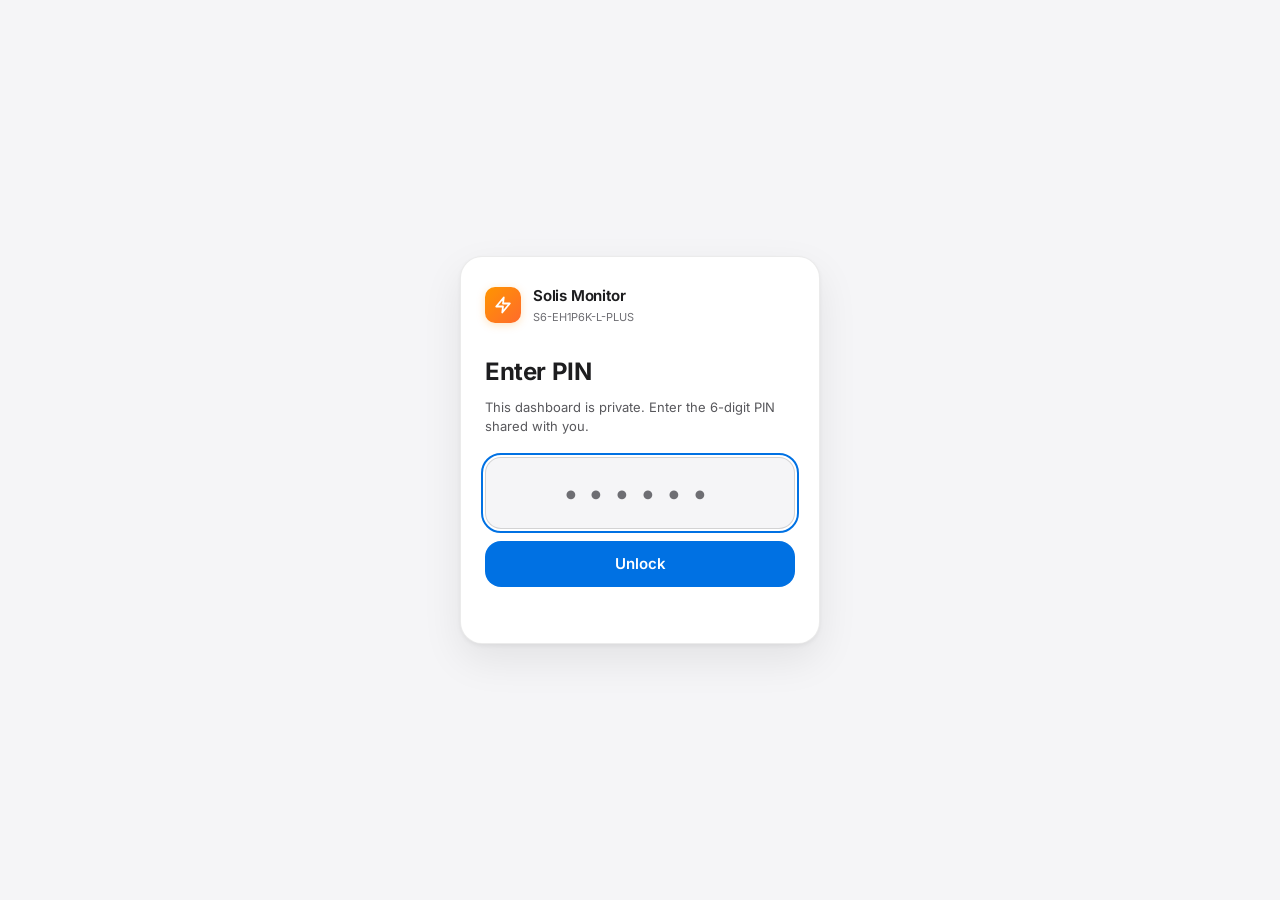
==== commit 4cfada6d: "fix(web): refresh a cached lifetime estimate on every load" ====
--- a/web/index.html
+++ b/web/index.html
@@ -10,7 +10,7 @@
     <meta name="apple-mobile-web-app-capable" content="yes">
     <meta name="apple-mobile-web-app-status-bar-style" content="default">
     <title>Dashboard — Solis Monitor</title>
-    <link rel="stylesheet" href="css/style.css?v=20261115c">
+    <link rel="stylesheet" href="css/style.css?v=20261115g">
 </head>
 <body>
     <svg xmlns="http://www.w3.org/2000/svg" style="display:none">
@@ -418,9 +418,9 @@
         <a href="system.html" class="tab-link" aria-label="System"><svg aria-hidden="true" focusable="false"><use href="#i-gear"/></svg><span>System</span></a>
     </nav>
 
-<script src="config.js?v=20261115c"></script>
-<script src="js/auth.js?v=20261115c"></script>
-<script src="js/common.js?v=20261115c"></script>
-<script src="js/dashboard.js?v=20261115c"></script>
+<script src="config.js?v=20261115g"></script>
+<script src="js/auth.js?v=20261115g"></script>
+<script src="js/common.js?v=20261115g"></script>
+<script src="js/dashboard.js?v=20261115g"></script>
 </body>
 </html>
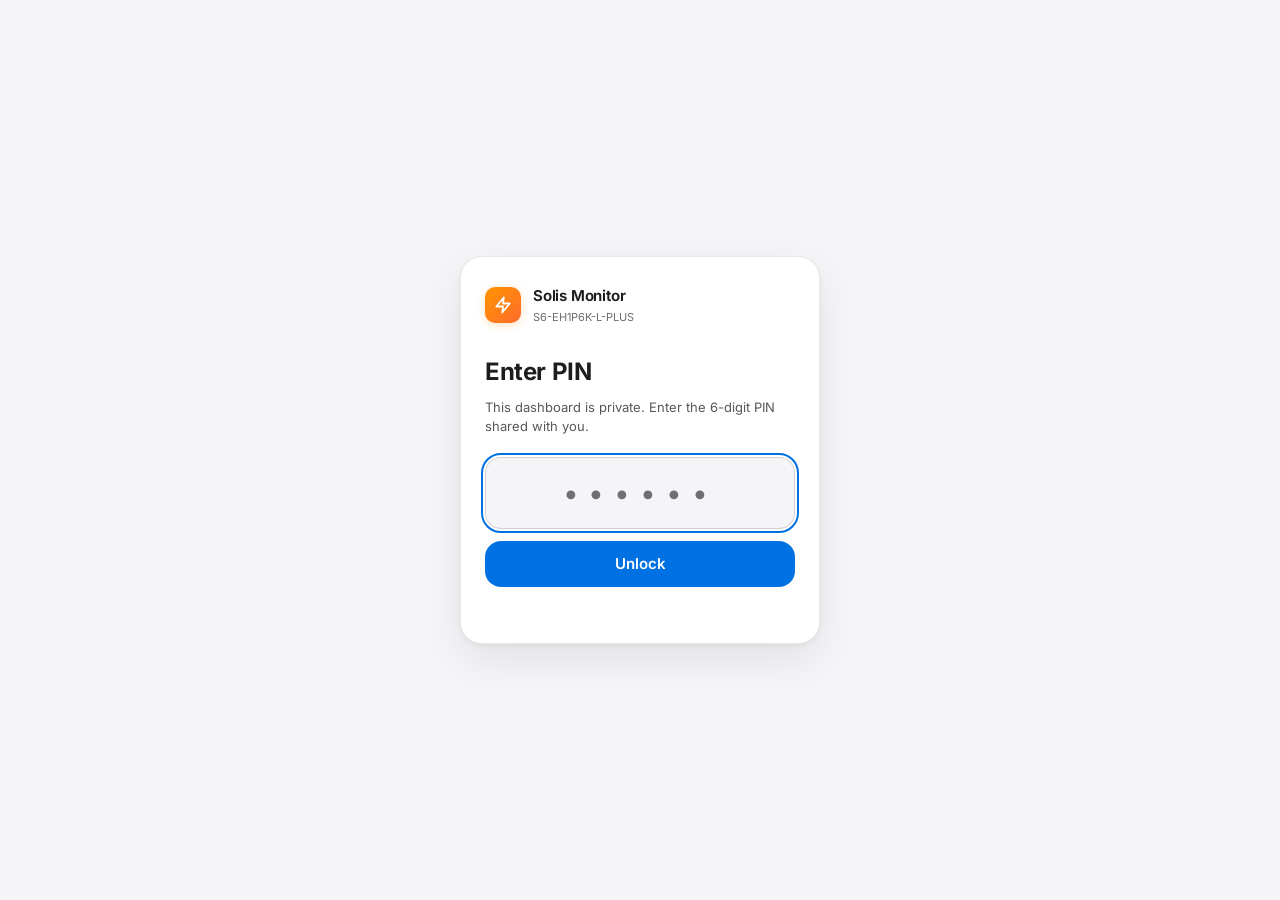
==== commit 0d255741: "fix(web): clear all lifetime caches on lock and on the PIN screen" ====
--- a/web/index.html
+++ b/web/index.html
@@ -10,7 +10,7 @@
     <meta name="apple-mobile-web-app-capable" content="yes">
     <meta name="apple-mobile-web-app-status-bar-style" content="default">
     <title>Dashboard — Solis Monitor</title>
-    <link rel="stylesheet" href="css/style.css?v=20261115g">
+    <link rel="stylesheet" href="css/style.css?v=20261115h">
 </head>
 <body>
     <svg xmlns="http://www.w3.org/2000/svg" style="display:none">
@@ -418,9 +418,9 @@
         <a href="system.html" class="tab-link" aria-label="System"><svg aria-hidden="true" focusable="false"><use href="#i-gear"/></svg><span>System</span></a>
     </nav>
 
-<script src="config.js?v=20261115g"></script>
-<script src="js/auth.js?v=20261115g"></script>
-<script src="js/common.js?v=20261115g"></script>
-<script src="js/dashboard.js?v=20261115g"></script>
+<script src="config.js?v=20261115h"></script>
+<script src="js/auth.js?v=20261115h"></script>
+<script src="js/common.js?v=20261115h"></script>
+<script src="js/dashboard.js?v=20261115h"></script>
 </body>
 </html>
